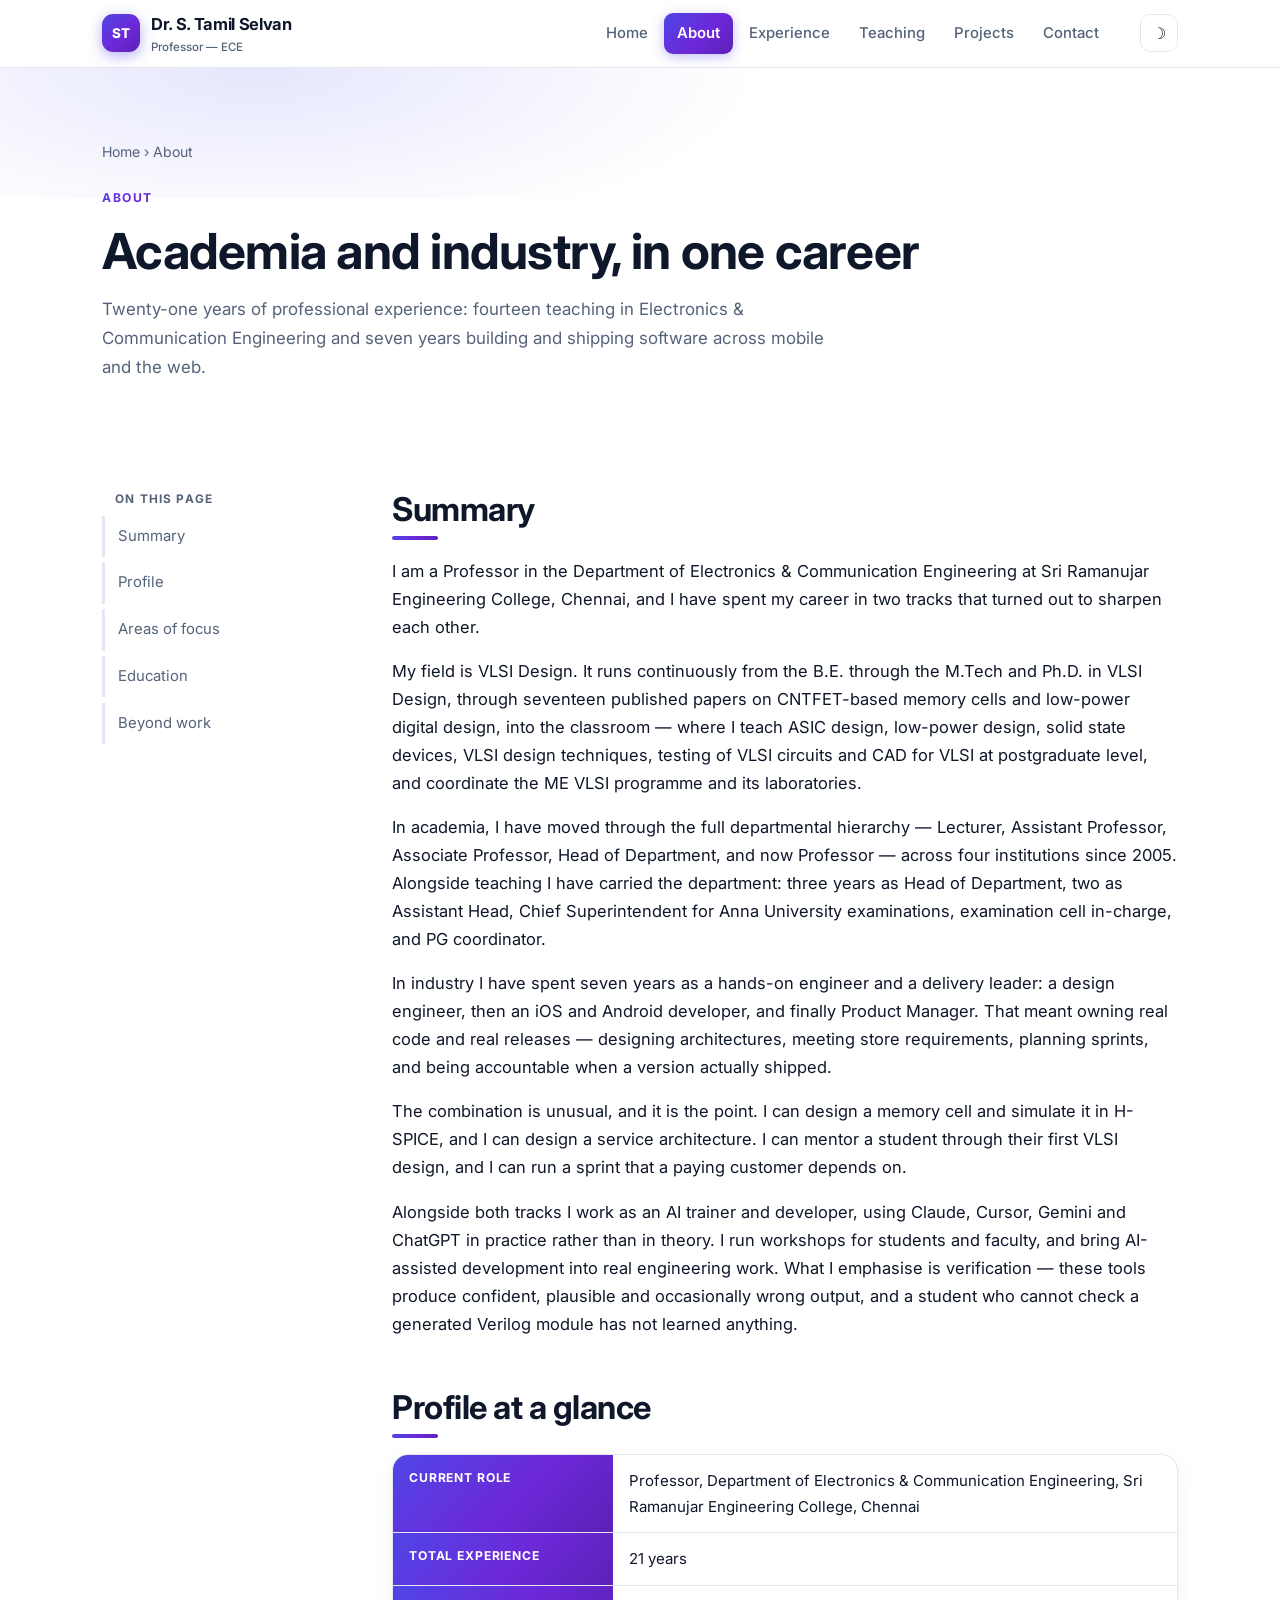
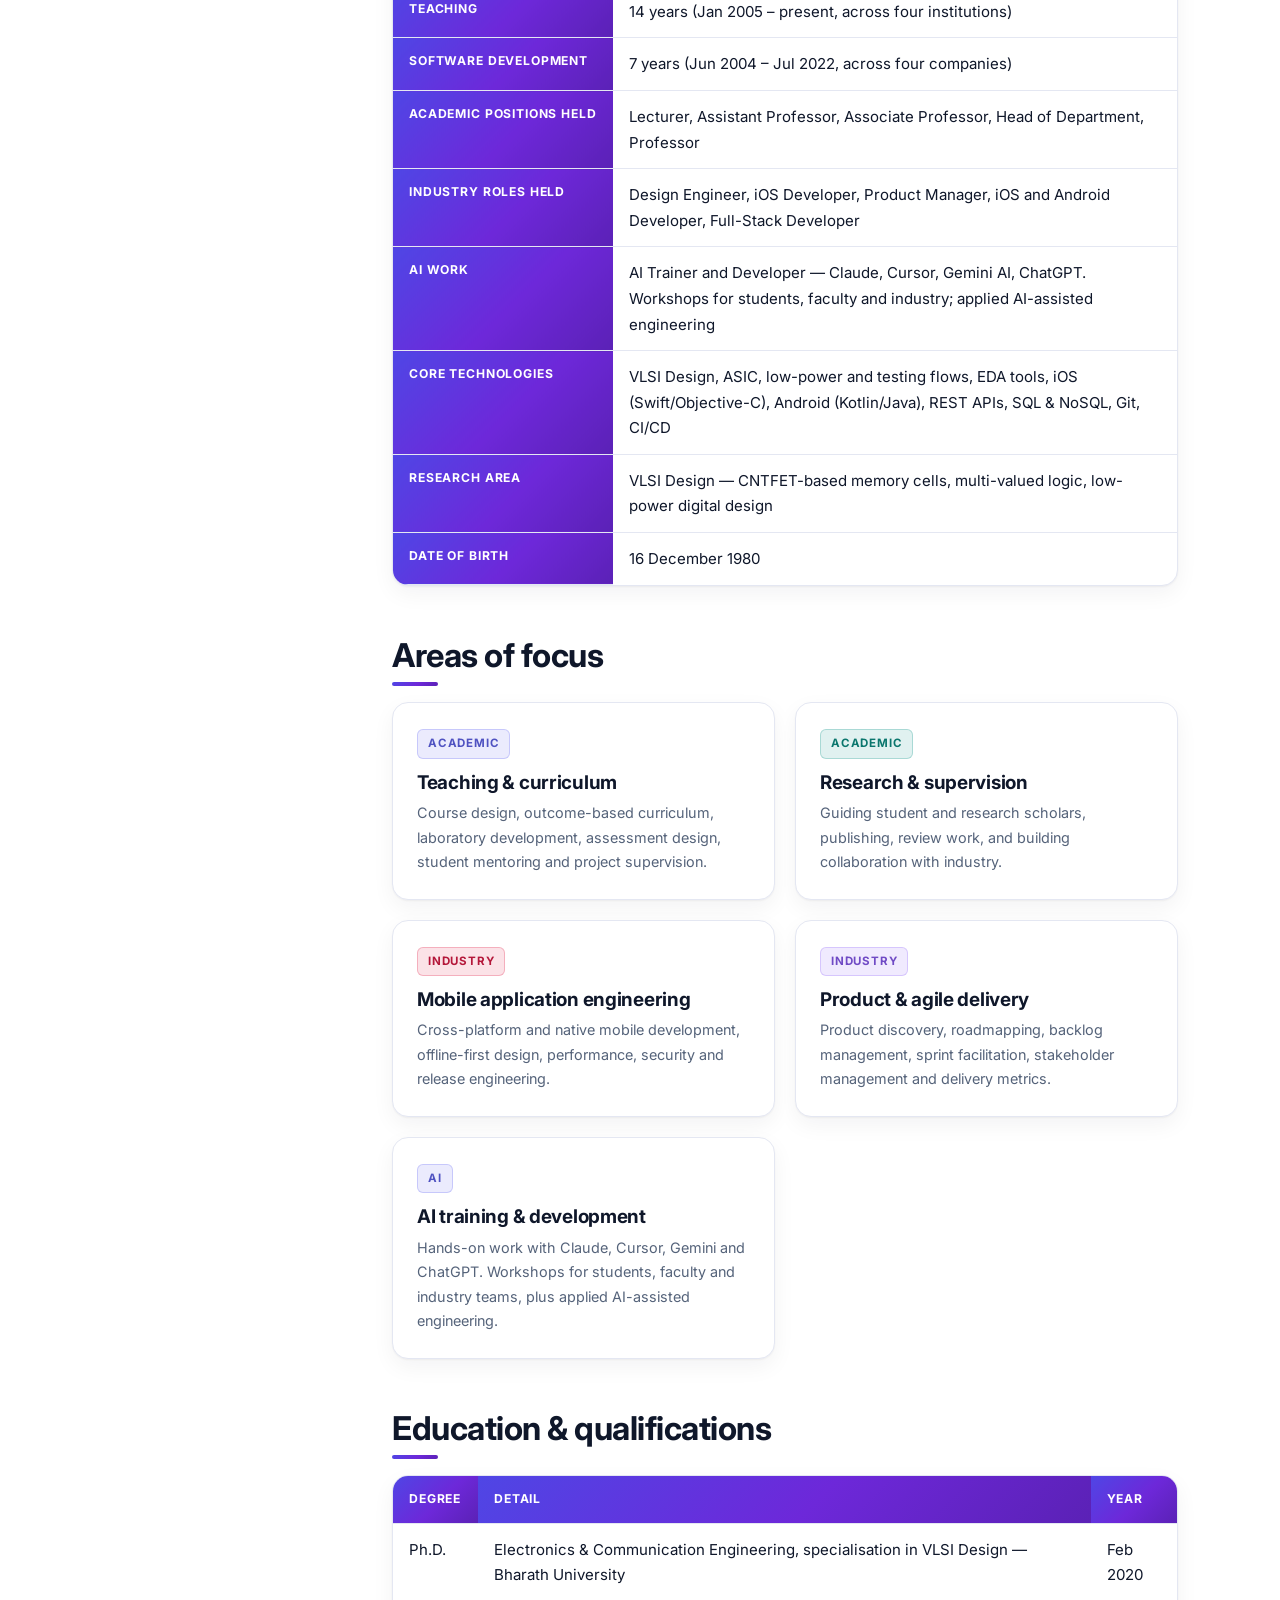
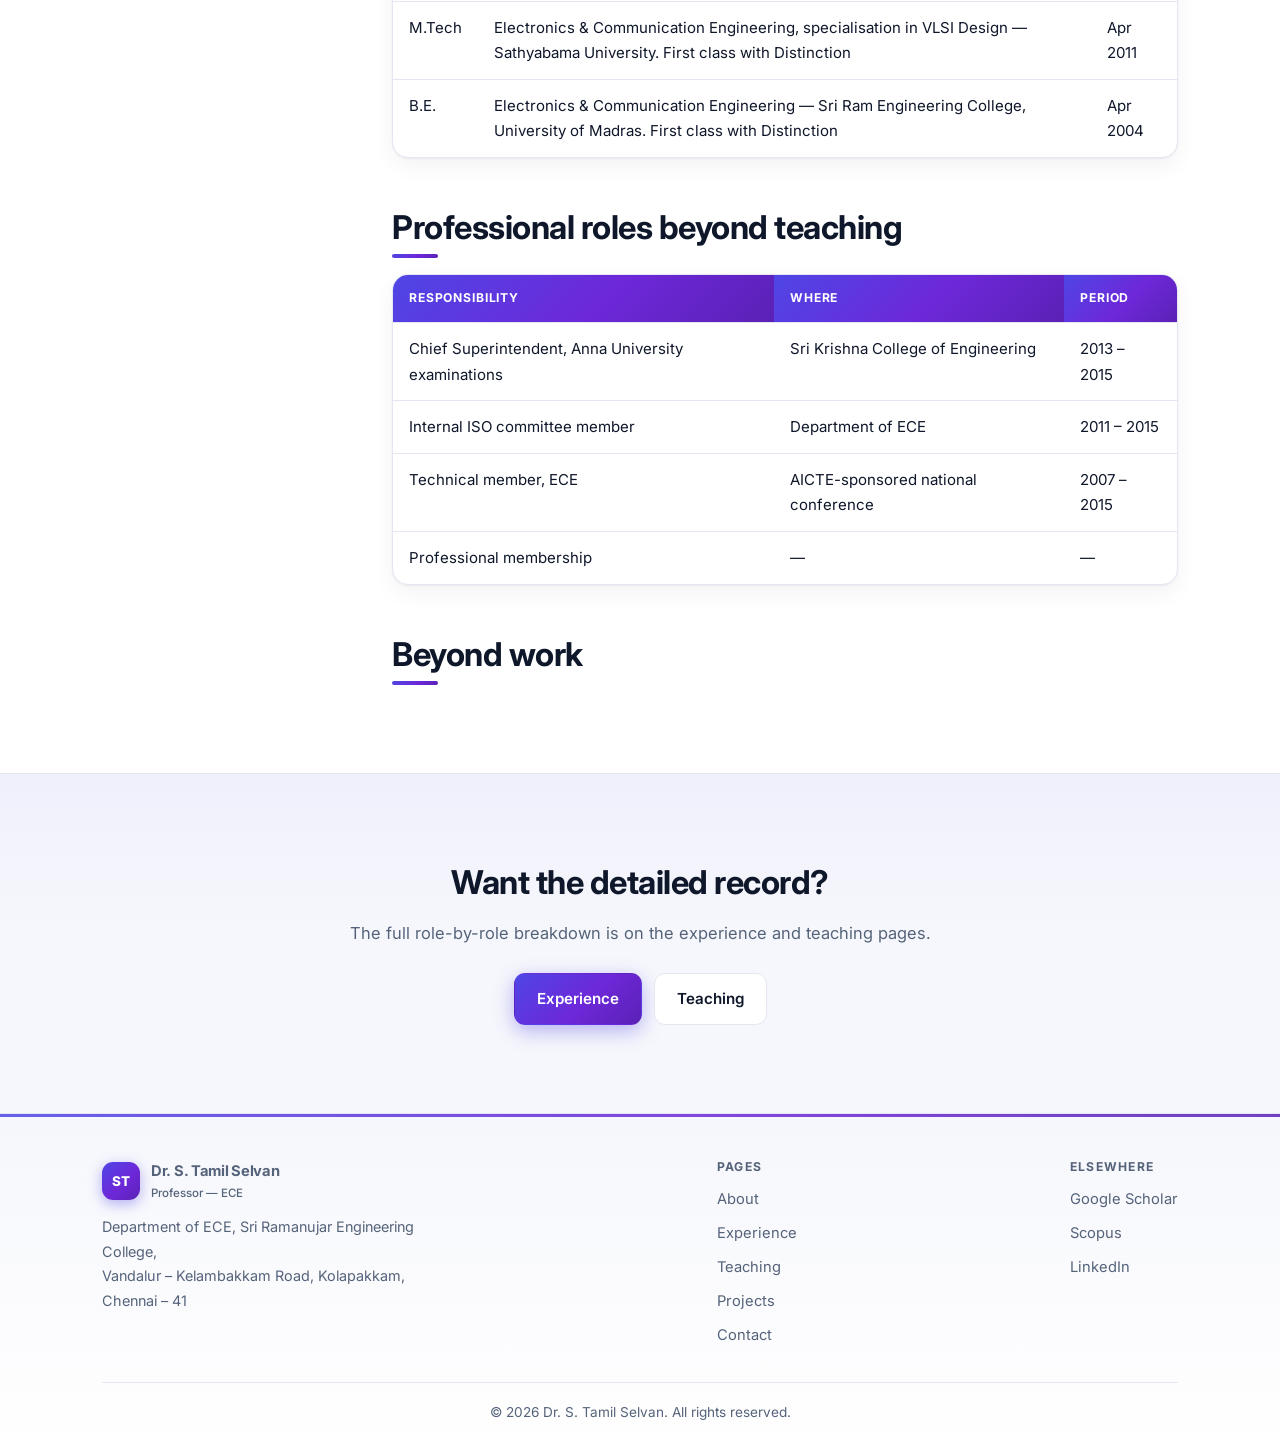
==== about.html @ 5f34ea8f "first commit" ====
<!DOCTYPE html>
<html lang="en" data-theme="light">
<head>
<meta charset="utf-8">
<meta name="viewport" content="width=device-width, initial-scale=1">
<title>About &mdash; Dr. S. Tamil Selvan</title>
<meta name="description" content="Background, career overview and professional focus of Dr. S. Tamil Selvan, Professor in ECE with 21 years of combined academic and software industry experience.">
<link rel="preconnect" href="https://fonts.googleapis.com">
<link rel="preconnect" href="https://fonts.gstatic.com" crossorigin>
<link href="https://fonts.googleapis.com/css2?family=Inter:wght@400;500;600;700;800&amp;display=swap" rel="stylesheet">
<link rel="stylesheet" href="assets/css/style.css">
<link rel="icon" href="data:image/svg+xml,<svg xmlns='http://www.w3.org/2000/svg' viewBox='0 0 100 100'><rect width='100' height='100' rx='22' fill='%234f46e5'/><text x='50' y='68' font-size='52' font-family='sans-serif' font-weight='bold' fill='white' text-anchor='middle'>ST</text></svg>">
</head>
<body>
<a class="skip" href="#main">Skip to content</a>

<header class="site-header">
  <div class="wrap">
    <a class="brand" href="index.html">
      <span class="mark">ST</span>
      <span>Dr. S. Tamil Selvan<span class="sub">Professor &mdash; ECE</span></span>
    </a>
    <button class="icon-btn menu-btn" data-menu-toggle aria-expanded="false" aria-controls="primary-nav" aria-label="Open menu">&#9776;</button>
    <nav class="nav" id="primary-nav" aria-label="Primary">
      <a href="index.html">Home</a>
      <a href="about.html" aria-current="page">About</a>
      <a href="experience.html">Experience</a>
      <a href="teaching.html">Teaching</a>
      <a href="projects.html">Projects</a>
      <a href="contact.html">Contact</a>
    </nav>
    <div class="nav-tools">
      <button class="icon-btn" data-theme-toggle aria-label="Switch theme">&#9789;</button>
    </div>
  </div>
</header>

<main id="main">

  <section class="page-head">
    <div class="wrap">
      <p class="crumbs"><a href="index.html">Home</a> &rsaquo; About</p>
      <span class="kicker">About</span>
      <h1>Academia and industry, in one career</h1>
      <p class="lede">
        Twenty-one years of professional experience: fourteen teaching in Electronics &amp; Communication
          Engineering and seven years building and shipping software across mobile and the web.
      </p>
    </div>
  </section>

  <section class="section">
    <div class="wrap split">
      <aside class="side-nav">
        <ul>
          <li class="grp">On this page</li>
          <li><a href="#summary">Summary</a></li>
          <li><a href="#profile">Profile</a></li>
          <li><a href="#focus">Areas of focus</a></li>
          <li><a href="#credentials">Education</a></li>
          <li><a href="#beyond">Beyond work</a></li>
        </ul>
      </aside>

      <div class="prose">
        <h2 id="summary">Summary</h2>
        <p>
          I am a Professor in the Department of Electronics &amp; Communication Engineering at Sri
          Ramanujar Engineering College, Chennai, and I have spent my career in two tracks that
          turned out to sharpen each other.
        </p>
        <p>
          My field is VLSI Design. It runs continuously from the B.E. through the M.Tech and Ph.D.
          in VLSI Design, through seventeen published papers on CNTFET-based memory cells and
          low-power digital design, into the classroom &mdash; where I teach ASIC design, low-power
          design, solid state devices, VLSI design techniques, testing of VLSI circuits and CAD for
          VLSI at postgraduate level, and coordinate the ME VLSI programme and its laboratories.
        </p>
        <p>
          In academia, I have moved through the full departmental hierarchy &mdash; Lecturer,
          Assistant Professor, Associate Professor, Head of Department, and now Professor &mdash;
          across four institutions since 2005. Alongside teaching I have carried the department:
          three years as Head of Department, two as Assistant Head, Chief Superintendent for Anna
          University examinations, examination cell in-charge, and PG coordinator.
        </p>
        <p>
          In industry I have spent seven years as a hands-on engineer and a delivery leader: a
          design engineer, then an iOS and Android developer, and finally Product Manager. That meant
          owning real code and real releases &mdash; designing architectures, meeting store
          requirements, planning sprints, and being accountable when a version actually shipped.
        </p>
        <p>
          The combination is unusual, and it is the point. I can design a memory cell and simulate it
          in H-SPICE, and I can design a service architecture. I can mentor a student through their
          first VLSI design, and I can run a sprint that a paying customer depends on.
        </p>
        <p>
          Alongside both tracks I work as an AI trainer and developer, using Claude, Cursor, Gemini
          and ChatGPT in practice rather than in theory. I run workshops for students and faculty,
          and bring AI-assisted development into real engineering work. What I emphasise is
          verification &mdash; these tools produce confident, plausible and occasionally wrong output,
          and a student who cannot check a generated Verilog module has not learned anything.
        </p>

        <h2 id="profile">Profile at a glance</h2>
        <div class="table-wrap">
          <table>
            <tbody>
              <tr><th>Current role</th><td>Professor, Department of Electronics &amp; Communication Engineering, Sri Ramanujar Engineering College, Chennai</td></tr>
              <tr><th>Total experience</th><td>21 years</td></tr>
              <tr><th>Teaching</th><td>14 years (Jan 2005 &ndash; present, across four institutions)</td></tr>
              <tr><th>Software development</th><td>7 years (Jun 2004 &ndash; Jul 2022, across four companies)</td></tr>
              <tr><th>Academic positions held</th><td>Lecturer, Assistant Professor, Associate Professor, Head of Department, Professor</td></tr>
              <tr><th>Industry roles held</th><td>Design Engineer, iOS Developer, Product Manager, iOS and Android Developer, Full-Stack Developer</td></tr>
              <tr><th>AI work</th><td>AI Trainer and Developer &mdash; Claude, Cursor, Gemini AI, ChatGPT. Workshops for students, faculty and industry; applied AI-assisted engineering</td></tr>
              <tr><th>Core technologies</th><td>VLSI Design, ASIC, low-power and testing flows, EDA tools, iOS (Swift/Objective-C), Android (Kotlin/Java), REST APIs, SQL &amp; NoSQL, Git, CI/CD</td></tr>
              <tr><th>Research area</th><td>VLSI Design &mdash; CNTFET-based memory cells, multi-valued logic, low-power digital design</td></tr>
              <tr><th>Date of birth</th><td>16 December 1980</td></tr>
            </tbody>
          </table>
        </div>

        <h2 id="focus">Areas of focus</h2>
        <div class="grid g2" style="margin-bottom:1.5rem">
          <div class="card">
            <span class="tag">Academic</span>
            <h3>Teaching &amp; curriculum</h3>
            <p class="muted small">Course design, outcome-based curriculum, laboratory development, assessment design, student mentoring and project supervision.</p>
          </div>
          <div class="card">
            <span class="tag">Academic</span>
            <h3>Research &amp; supervision</h3>
            <p class="muted small">Guiding student and research scholars, publishing, review work, and building collaboration with industry.</p>
          </div>
          <div class="card">
            <span class="tag">Industry</span>
            <h3>Mobile application engineering</h3>
            <p class="muted small">Cross-platform and native mobile development, offline-first design, performance, security and release engineering.</p>
          </div>
          <div class="card">
            <span class="tag">Industry</span>
            <h3>Product &amp; agile delivery</h3>
            <p class="muted small">Product discovery, roadmapping, backlog management, sprint facilitation, stakeholder management and delivery metrics.</p>
          </div>
          <div class="card">
            <span class="tag">AI</span>
            <h3>AI training &amp; development</h3>
            <p class="muted small">Hands-on work with Claude, Cursor, Gemini and ChatGPT. Workshops for students, faculty and industry teams, plus applied AI-assisted engineering.</p>
          </div>
        </div>

        <h2 id="credentials">Education &amp; qualifications</h2>
        <div class="table-wrap">
          <table>
            <thead><tr><th>Degree</th><th>Detail</th><th>Year</th></tr></thead>
            <tbody>
              <tr><td>Ph.D.</td><td>Electronics &amp; Communication Engineering, specialisation in VLSI Design &mdash; Bharath University</td><td>Feb 2020</td></tr>
              <tr><td>M.Tech</td><td>Electronics &amp; Communication Engineering, specialisation in VLSI Design &mdash; Sathyabama University. First class with Distinction</td><td>Apr 2011</td></tr>
              <tr><td>B.E.</td><td>Electronics &amp; Communication Engineering &mdash; Sri Ram Engineering College, University of Madras. First class with Distinction</td><td>Apr 2004</td></tr>
            </tbody>
          </table>
        </div>

        <h2>Professional roles beyond teaching</h2>
        <div class="table-wrap">
          <table>
            <thead><tr><th>Responsibility</th><th>Where</th><th>Period</th></tr></thead>
            <tbody>
              <tr><td>Chief Superintendent, Anna University examinations</td><td>Sri Krishna College of Engineering</td><td>2013 &ndash; 2015</td></tr>
              <tr><td>Internal ISO committee member</td><td>Department of ECE</td><td>2011 &ndash; 2015</td></tr>
              <tr><td>Technical member, ECE</td><td>AICTE-sponsored national conference</td><td>2007 &ndash; 2015</td></tr>
              <tr><td>Professional membership</td><td>&mdash;</td><td>&mdash;</td></tr>
            </tbody>
          </table>
        </div>

        <h2 id="beyond">Beyond work</h2>
      </div>
    </div>
  </section>

  <section class="section alt">
    <div class="wrap center">
      <h2>Want the detailed record?</h2>
      <p class="muted">The full role-by-role breakdown is on the experience and teaching pages.</p>
      <div class="btn-row" style="justify-content:center">
        <a class="btn btn-primary" href="experience.html">Experience</a>
        <a class="btn btn-ghost" href="teaching.html">Teaching</a>
      </div>
    </div>
  </section>

</main>

<footer class="site-footer">
  <div class="wrap">
    <div class="footer-grid">
      <div>
        <a class="brand" href="index.html">
          <span class="mark">ST</span>
          <span>Dr. S. Tamil Selvan<span class="sub">Professor &mdash; ECE</span></span>
        </a>
        <p class="small muted" style="margin-top:12px;max-width:38ch">
          Department of ECE, Sri Ramanujar Engineering College,<br>Vandalur &ndash; Kelambakkam Road, Kolapakkam, Chennai &ndash; 41
        </p>
      </div>
      <div>
        <h3>Pages</h3>
        <ul>
          <li><a href="about.html">About</a></li>
          <li><a href="experience.html">Experience</a></li>
          <li><a href="teaching.html">Teaching</a></li>
          <li><a href="projects.html">Projects</a></li>
          <li><a href="contact.html">Contact</a></li>
        </ul>
      </div>
      <div>
        <h3>Elsewhere</h3>
        <ul>
          <li><a href="https://scholar.google.com/citations?hl=en&amp;user=R4JddYAAAAAJ" target="_blank" rel="noopener noreferrer">Google Scholar</a></li>
          <li><a href="https://www.scopus.com/authid/detail.uri?authorId=57210962589" target="_blank" rel="noopener noreferrer">Scopus</a></li>
          <li><a href="https://www.linkedin.com/feed/" target="_blank" rel="noopener noreferrer">LinkedIn</a></li>

        </ul>
      </div>
    </div>
    <div class="footer-bottom">
      <span>&copy; <span data-year></span> Dr. S. Tamil Selvan. All rights reserved.</span>
    </div>
  </div>
</footer>

<script src="assets/js/main.js"></script>
</body>
</html>
---- assets/css/style.css ----
/* ============================================================
   Dr. S. Tamil Selvan — portfolio
   Design system: 4-hue rotating accent palette + soft tints
   ============================================================ */

:root {
  /* surfaces */
  --bg: #ffffff;
  --bg-alt: #f6f7fc;
  --surface: #ffffff;
  --surface-2: #fbfbfe;

  /* text */
  --text: #0f172a;
  --text-muted: #55637a;

  /* brand */
  --primary: #4f46e5;
  --primary-soft: #eef2ff;

  /* rotating accents (indigo / teal / rose / violet) */
  --a1: #6366f1;
  --a2: #0d9488;
  --a3: #e11d48;
  --a4: #8b5cf6;
  /* every stop is dark enough for white text to clear 4.5:1 */
  --brand-grad: linear-gradient(135deg, #4f46e5, #6d28d9 55%, #5b21b6);
  --cta-grad: linear-gradient(135deg, #4338ca, #6d28d9 55%, #5b21b6);
  /* small text on tinted backgrounds needs a darker ink than the pure hue */
  --ink-mix: #000;
  --ink-amt: 80%;

  --border: #e4e7f2;
  --shadow: 0 1px 2px rgba(15, 23, 42, .05), 0 8px 22px rgba(15, 23, 42, .05);
  --shadow-lg: 0 14px 44px rgba(15, 23, 42, .13);

  --radius: 16px;
  --radius-sm: 10px;
  --maxw: 1120px;
  --header-h: 68px;
  --font: "Inter", ui-sans-serif, system-ui, -apple-system, "Segoe UI", Roboto, Helvetica, Arial, sans-serif;
  --mono: ui-monospace, SFMono-Regular, "SF Mono", Menlo, Consolas, monospace;
}

[data-theme="dark"] {
  --bg: #080d1a;
  --bg-alt: #0e1526;
  --surface: #121b30;
  --surface-2: #172138;
  --text: #eaf0fb;
  --text-muted: #9fadc6;
  --primary: #a5b4fc;
  --primary-soft: #1e2a4d;
  --a1: #818cf8;
  --a2: #2dd4bf;
  --a3: #fb7185;
  --a4: #c084fc;
  --ink-mix: #fff;
  --ink-amt: 0%;
  --border: #22304d;
  --shadow: 0 1px 2px rgba(0, 0, 0, .35), 0 8px 22px rgba(0, 0, 0, .38);
  --shadow-lg: 0 16px 48px rgba(0, 0, 0, .58);
}

*, *::before, *::after { box-sizing: border-box; }

html { scroll-behavior: smooth; scroll-padding-top: calc(var(--header-h) + 16px); }

body {
  margin: 0;
  background: var(--bg);
  color: var(--text);
  font-family: var(--font);
  font-size: 16.5px;
  line-height: 1.7;
  -webkit-font-smoothing: antialiased;
  text-rendering: optimizeLegibility;
}

::selection { background: color-mix(in srgb, var(--primary) 24%, transparent); }

img { max-width: 100%; display: block; }
a { color: var(--primary); text-decoration: none; text-underline-offset: 3px; }
a:hover { text-decoration: underline; }

h1, h2, h3, h4 { line-height: 1.25; margin: 0 0 .5em; font-weight: 700; letter-spacing: -.015em; }
h1 { font-size: clamp(2rem, 5vw, 3.1rem); }
h2 { font-size: clamp(1.5rem, 3.2vw, 2.05rem); }
h3 { font-size: 1.18rem; }
p { margin: 0 0 1rem; }
ul { margin: 0 0 1rem; padding-left: 1.15rem; }
li { margin-bottom: .35rem; }

.wrap { width: 100%; max-width: var(--maxw); margin: 0 auto; padding: 0 22px; }
.skip { position: absolute; left: -9999px; }
.skip:focus { left: 12px; top: 10px; z-index: 200; background: var(--primary); color: #fff; padding: 10px 16px; border-radius: 8px; }

.muted { color: var(--text-muted); }
.small { font-size: .9rem; }
.center { text-align: center; }

/* ---------- rotating accent assignment ---------- */
.card, .stat { --h: var(--a1); }
.grid > *, .stats > * { --h: var(--a1); }
.grid > :nth-child(4n+2), .stats > :nth-child(4n+2) { --h: var(--a2); }
.grid > :nth-child(4n+3), .stats > :nth-child(4n+3) { --h: var(--a3); }
.grid > :nth-child(4n+4), .stats > :nth-child(4n+4) { --h: var(--a4); }

/* text-safe version of the rotating hue (AA on tinted backgrounds) */
.ink { color: color-mix(in srgb, var(--h) var(--ink-amt), var(--ink-mix)); }

/* gradient text, only where the browser can actually clip it */
@supports ((-webkit-background-clip: text) or (background-clip: text)) {
  .hero h1 .name, .stat .n, .kicker {
    background-image: var(--grad, var(--brand-grad));
    -webkit-background-clip: text; background-clip: text;
    -webkit-text-fill-color: transparent; color: transparent;
  }
  .hero h1 .name { --grad: var(--brand-grad); }
  .stat .n { --grad: linear-gradient(135deg, var(--h), color-mix(in srgb, var(--h) 45%, var(--text))); }
}

/* ============================================================
   header
   ============================================================ */
.site-header {
  position: sticky; top: 0; z-index: 90;
  height: var(--header-h);
  display: flex; align-items: center;
  background: color-mix(in srgb, var(--bg) 82%, transparent);
  backdrop-filter: saturate(180%) blur(16px);
  border-bottom: 1px solid var(--border);
}
.site-header .wrap { display: flex; align-items: center; gap: 18px; }

.brand { display: flex; align-items: center; gap: 11px; font-weight: 700; color: var(--text); letter-spacing: -.02em; }
.brand:hover { text-decoration: none; }
.brand .mark {
  width: 38px; height: 38px; border-radius: 11px; flex: none;
  display: grid; place-items: center;
  background: var(--brand-grad);
  color: #fff; font-size: .84rem; font-weight: 800; letter-spacing: .02em;
  box-shadow: 0 4px 14px color-mix(in srgb, var(--primary) 42%, transparent);
}
.brand .sub { display: block; font-size: .72rem; font-weight: 500; color: var(--text-muted); letter-spacing: 0; }

.nav { margin-left: auto; display: flex; align-items: center; gap: 3px; }
.nav a {
  padding: 8px 13px; border-radius: 9px; font-size: .93rem; font-weight: 500;
  color: var(--text-muted); transition: background .16s ease, color .16s ease;
}
.nav a:hover { background: var(--primary-soft); color: var(--primary); text-decoration: none; }
.nav a[aria-current="page"] {
  color: #fff; background: var(--brand-grad); font-weight: 600;
  box-shadow: 0 3px 12px color-mix(in srgb, var(--primary) 34%, transparent);
}

.icon-btn {
  width: 38px; height: 38px; flex: none; display: grid; place-items: center;
  border: 1px solid var(--border); border-radius: 10px; cursor: pointer;
  background: var(--surface); color: var(--text); font-size: 1rem;
  transition: border-color .16s ease, color .16s ease, background .16s ease;
}
.icon-btn:hover { border-color: var(--primary); color: var(--primary); background: var(--primary-soft); }
.nav-tools { display: flex; align-items: center; gap: 8px; margin-left: 10px; }

.menu-btn { display: none; }

@media (max-width: 900px) {
  .menu-btn { display: grid; }
  .nav {
    position: fixed; inset: var(--header-h) 0 auto 0;
    flex-direction: column; align-items: stretch; gap: 3px;
    background: var(--bg); border-bottom: 1px solid var(--border);
    padding: 12px 22px 20px; box-shadow: var(--shadow-lg);
    display: none;
  }
  .nav.open { display: flex; }
  .nav a { padding: 12px 14px; font-size: 1rem; }
  .nav a[aria-current="page"] { color: #fff; }
}

/* ============================================================
   hero
   ============================================================ */
.hero {
  position: relative; overflow: hidden;
  padding: clamp(56px, 9vw, 104px) 0 clamp(48px, 7vw, 84px);
  background: var(--bg);
}
.hero::before, .hero::after {
  content: ""; position: absolute; border-radius: 50%;
  filter: blur(78px); pointer-events: none; z-index: 0;
}
.hero::before {
  width: 620px; height: 620px; top: -250px; left: -160px;
  background: radial-gradient(circle, color-mix(in srgb, var(--a1) 34%, transparent), transparent 68%);
}
.hero::after {
  width: 540px; height: 540px; top: -110px; right: -180px;
  background: radial-gradient(circle, color-mix(in srgb, var(--a4) 30%, transparent), transparent 68%);
}
.hero-grid { position: relative; z-index: 1; display: grid; grid-template-columns: 1.35fr .65fr; gap: 46px; align-items: center; }

.hero h1 { margin-bottom: .18em; }
.hero h1 .name { color: var(--primary); }
.hero .role { font-size: 1.12rem; font-weight: 600; color: var(--text-muted); margin-bottom: 1.1rem; }
.hero .lede { font-size: 1.06rem; color: var(--text-muted); max-width: 58ch; }
.hero .lede + .lede { margin-top: .9rem; }

.eyebrow {
  display: inline-flex; align-items: center; gap: 8px;
  font-size: .78rem; font-weight: 600; letter-spacing: .08em;   text-transform: uppercase;
  color: color-mix(in srgb, var(--a2) var(--ink-amt), var(--ink-mix));
  background: color-mix(in srgb, var(--a2) 12%, var(--surface));
  border: 1px solid color-mix(in srgb, var(--a2) 30%, transparent);
  padding: 6px 14px; border-radius: 999px; margin-bottom: 20px;
}
.eyebrow::before {
  content: ""; width: 8px; height: 8px; border-radius: 50%;
  background: var(--a2);
  box-shadow: 0 0 0 3px color-mix(in srgb, var(--a2) 24%, transparent);
  animation: pulse 2.4s ease-in-out infinite;
}
@keyframes pulse {
  0%, 100% { box-shadow: 0 0 0 3px color-mix(in srgb, var(--a2) 24%, transparent); }
  50% { box-shadow: 0 0 0 6px color-mix(in srgb, var(--a2) 6%, transparent); }
}

.btn-row { display: flex; flex-wrap: wrap; gap: 12px; margin-top: 26px; }
.btn {
  display: inline-flex; align-items: center; gap: 8px;
  padding: 12px 22px; border-radius: 11px; font-weight: 600; font-size: .95rem;
  border: 1px solid transparent; cursor: pointer;
  transition: transform .16s ease, box-shadow .16s ease, filter .16s ease;
}
.btn:hover { text-decoration: none; transform: translateY(-2px); }
.btn-primary {
  background: var(--brand-grad); color: #fff;
  box-shadow: 0 6px 20px color-mix(in srgb, var(--primary) 40%, transparent);
}
.btn-primary:hover { filter: brightness(1.07); box-shadow: 0 10px 28px color-mix(in srgb, var(--primary) 48%, transparent); }
.btn-ghost { border-color: var(--border); color: var(--text); background: var(--surface); }
.btn-ghost:hover { border-color: var(--primary); color: var(--primary); background: var(--primary-soft); }

.card-link {
  display: inline-flex; align-items: center; gap: 6px; margin-top: 14px;
  font-size: .85rem; font-weight: 600; color: var(--primary);
  padding-bottom: 2px;
  border-bottom: 1px solid color-mix(in srgb, var(--primary) 32%, transparent);
  transition: gap .18s ease, border-color .18s ease;
}
.card-link::after { content: "\2192"; line-height: 1; }
.card-link:hover { gap: 11px; border-color: var(--primary); }
.card-link:focus-visible { outline: 2px solid var(--primary); outline-offset: 3px; border-radius: 3px; }

.contact-hero {
  display: flex; flex-wrap: wrap; align-items: center; gap: 14px;
  margin-top: 24px; padding: 16px 20px;
  border: 1px solid var(--border); border-radius: 16px;
  background: var(--surface); box-shadow: var(--shadow);
}
.contact-hero-mail {
  font-size: clamp(1.05rem, 2.4vw, 1.35rem); font-weight: 700;
  color: var(--primary); letter-spacing: -.01em; overflow-wrap: anywhere;
}
.contact-hero-mail:hover { text-decoration: underline; }
.contact-hero-mail:focus-visible { outline: 2px solid var(--primary); outline-offset: 3px; border-radius: 4px; }
.contact-hero .btn { padding: 9px 16px; font-size: .85rem; }

.portrait {
  aspect-ratio: 3 / 4; border-radius: 24px; overflow: hidden;
  border: 1px solid var(--border); background: var(--bg-alt);
  box-shadow: var(--shadow-lg);
  display: grid; place-items: center; text-align: center;
  position: relative;
}
.portrait::after {
  content: ""; position: absolute; inset: 0; pointer-events: none;
  border-radius: inherit;
  background: linear-gradient(200deg, color-mix(in srgb, var(--a4) 16%, transparent), transparent 45%);
}
.portrait img { width: 100%; height: 100%; object-fit: cover; }
.portrait .ph { padding: 24px; color: var(--text-muted); font-size: .9rem; }
.portrait .ph .big { font-size: 2.6rem; line-height: 1; margin-bottom: 10px; }

@media (max-width: 880px) {
  .hero-grid { grid-template-columns: 1fr; }
  .portrait { max-width: 260px; order: -1; }
}

/* ============================================================
   stats
   ============================================================ */
.stats { display: grid; grid-template-columns: repeat(4, 1fr); gap: 16px; margin-top: 44px; }
.stat {
  position: relative; overflow: hidden;
  background: var(--surface); border: 1px solid var(--border); border-radius: var(--radius);
  padding: 22px 18px; text-align: center; box-shadow: var(--shadow);
  transition: transform .18s ease, box-shadow .18s ease;
}
.stat::before {
  content: ""; position: absolute; top: 0; left: 0; right: 0; height: 4px;
  background: linear-gradient(90deg, var(--h), color-mix(in srgb, var(--h) 35%, transparent));
}
.stat:hover { transform: translateY(-3px); box-shadow: var(--shadow-lg); }
.stat .n { font-size: 2.1rem; font-weight: 800; letter-spacing: -.03em; line-height: 1.1; color: var(--h); }
.stat .l { font-size: .84rem; color: var(--text-muted); margin-top: 4px; }
@media (max-width: 720px) { .stats { grid-template-columns: repeat(2, 1fr); } }

/* ============================================================
   sections
   ============================================================ */
.section { padding: clamp(52px, 7vw, 88px) 0; position: relative; }
.section.alt {
  background:
    linear-gradient(180deg, color-mix(in srgb, var(--a1) 5%, var(--bg-alt)), var(--bg-alt) 45%),
    var(--bg-alt);
  border-block: 1px solid var(--border);
}
.section-head { max-width: 66ch; margin-bottom: 40px; }
.section-head p { color: var(--text-muted); margin: 0; }
.kicker {
  display: inline-block; font-size: .76rem; font-weight: 700; letter-spacing: .13em;
  text-transform: uppercase; margin-bottom: 12px; color: var(--primary);
}

.page-head { padding: clamp(44px, 6vw, 72px) 0 clamp(8px, 2vw, 20px); position: relative; }
.page-head::before {
  content: ""; position: absolute; top: 0; left: 0; right: 0; height: 130px; z-index: -1;
  background: radial-gradient(700px 240px at 20% 0%, color-mix(in srgb, var(--a1) 16%, transparent), transparent 72%);
}
.page-head h1 { margin-bottom: .25em; }
.page-head .lede { color: var(--text-muted); font-size: 1.06rem; max-width: 66ch; margin: 0; }
.crumbs { font-size: .88rem; color: var(--text-muted); margin-bottom: 18px; }
.crumbs a { color: var(--text-muted); }
.crumbs a:hover { color: var(--primary); }

/* ============================================================
   grids & cards
   ============================================================ */
.grid { display: grid; gap: 20px; }
.g2 { grid-template-columns: repeat(2, 1fr); }
.g3 { grid-template-columns: repeat(3, 1fr); }
.g4 { grid-template-columns: repeat(4, 1fr); }
@media (max-width: 980px) { .g3, .g4 { grid-template-columns: repeat(2, 1fr); } }
@media (max-width: 700px) { .g2, .g3, .g4 { grid-template-columns: 1fr; } }

.card {
  position: relative; overflow: hidden;
  background: var(--surface); border: 1px solid var(--border);
  border-radius: var(--radius); padding: 24px; box-shadow: var(--shadow);
  transition: transform .2s ease, box-shadow .2s ease, border-color .2s ease;
}
.card::before {
  content: ""; position: absolute; top: 0; left: 0; right: 0; height: 4px;
  background: linear-gradient(90deg, var(--h, var(--a1)), color-mix(in srgb, var(--h, var(--a1)) 20%, transparent));
  opacity: 0; transition: opacity .2s ease;
}
.card.hover:hover {
  transform: translateY(-4px);
  border-color: color-mix(in srgb, var(--h, var(--a1)) 45%, var(--border));
  box-shadow: 0 16px 40px color-mix(in srgb, var(--h, var(--a1)) 20%, transparent);
}
.card.hover:hover::before { opacity: 1; }
.card h3 { margin-bottom: .35em; }
.card p:last-child, .card ul:last-child { margin-bottom: 0; }
.card .tag {
  display: inline-block; font-size: .72rem; font-weight: 700; letter-spacing: .07em;
  text-transform: uppercase; margin-bottom: 12px; padding: 4px 10px; border-radius: 6px;
  color: color-mix(in srgb, var(--h, var(--a1)) var(--ink-amt), var(--ink-mix));
  background: color-mix(in srgb, var(--h, var(--a1)) 13%, var(--surface));
  border: 1px solid color-mix(in srgb, var(--h, var(--a1)) 26%, transparent);
}
.card-icon {
  width: 46px; height: 46px; border-radius: 13px; display: grid; place-items: center;
  font-size: 1.3rem; margin-bottom: 14px;
  color: color-mix(in srgb, var(--h, var(--a1)) var(--ink-amt), var(--ink-mix));
  background: linear-gradient(140deg, color-mix(in srgb, var(--h, var(--a1)) 18%, var(--surface)), color-mix(in srgb, var(--h, var(--a1)) 7%, var(--surface)));
  border: 1px solid color-mix(in srgb, var(--h, var(--a1)) 24%, transparent);
}

/* ============================================================
   timeline
   ============================================================ */
.timeline { position: relative; padding-left: 36px; }
.timeline::before {
  content: ""; position: absolute; left: 9px; top: 6px; bottom: 6px; width: 3px;
  border-radius: 3px;
  background: linear-gradient(180deg, var(--a1), var(--a2) 32%, var(--a3) 62%, var(--a4));
  opacity: .55;
}
.tl-item { position: relative; margin-bottom: 18px; }
.tl-item::before {
  content: ""; position: absolute; left: -32px; top: 24px; z-index: 1;
  width: 15px; height: 15px; border-radius: 50%;
  background: var(--surface); border: 3px solid var(--a1);
  box-shadow: 0 0 0 4px color-mix(in srgb, var(--a1) 18%, transparent);
}
.tl-item.current::before {
  border-color: var(--a2); background: var(--a2);
  box-shadow: 0 0 0 5px color-mix(in srgb, var(--a2) 22%, transparent);
}
.tl-item .card { margin-bottom: 0; }
.tl-top { display: flex; flex-wrap: wrap; align-items: baseline; gap: 10px; margin-bottom: 4px; }
.tl-top h3 { margin: 0; }
.tl-when {
  font-size: .82rem; font-weight: 700; font-family: var(--mono);
  padding: 3px 10px; border-radius: 999px;
  color: color-mix(in srgb, var(--a1) var(--ink-amt), var(--ink-mix));
  background: color-mix(in srgb, var(--a1) 12%, var(--surface));
  border: 1px solid color-mix(in srgb, var(--a1) 26%, transparent);
}
.tl-item.current .tl-when {
  color: color-mix(in srgb, var(--a2) var(--ink-amt), var(--ink-mix));
  background: color-mix(in srgb, var(--a2) 14%, var(--surface));
  border-color: color-mix(in srgb, var(--a2) 32%, transparent);
}
.tl-org { font-weight: 600; color: var(--text-muted); margin-bottom: .6em; font-size: .95rem; }

/* ============================================================
   chips
   ============================================================ */
.chips { display: flex; flex-wrap: wrap; gap: 9px; }
.chip {
  font-size: .86rem; font-weight: 500; padding: 7px 13px; border-radius: 999px;
  border: 1px solid var(--border); background: var(--surface); color: var(--text);
  transition: border-color .16s ease, color .16s ease, transform .16s ease;
}
.chip:hover { border-color: var(--h, var(--a1)); color: var(--h, var(--a1)); transform: translateY(-1px); }
.chip.p {
  font-weight: 700; color: #fff; border-color: transparent;
  background: var(--brand-grad);
  box-shadow: 0 3px 10px color-mix(in srgb, var(--primary) 30%, transparent);
}

/* ============================================================
   tables
   ============================================================ */
.table-wrap {
  overflow-x: auto; border: 1px solid var(--border);
  border-radius: var(--radius); background: var(--surface); box-shadow: var(--shadow);
}
table { width: 100%; border-collapse: collapse; font-size: .94rem; }
th, td { text-align: left; padding: 13px 16px; border-bottom: 1px solid var(--border); vertical-align: top; }
th {
  font-size: .76rem; letter-spacing: .07em; text-transform: uppercase; color: #fff; white-space: nowrap;
  background: var(--brand-grad);
}
tbody tr { transition: background .14s ease; }
tbody tr:hover { background: color-mix(in srgb, var(--a1) 5%, var(--surface)); }
tbody tr:last-child td { border-bottom: 0; }

/* ============================================================
   misc blocks
   ============================================================ */
.note {
  position: relative;
  border-left: 4px solid var(--a4);
  background: linear-gradient(100deg, color-mix(in srgb, var(--a4) 10%, var(--surface)), color-mix(in srgb, var(--a1) 6%, var(--surface)));
  padding: 18px 22px; border-radius: 0 var(--radius-sm) var(--radius-sm) 0; margin: 26px 0;
}
.note p:last-child { margin: 0; }
.note strong { color: color-mix(in srgb, var(--a4) var(--ink-amt), var(--ink-mix)); }

.split { display: grid; grid-template-columns: 250px 1fr; gap: 40px; }
@media (max-width: 860px) { .split { grid-template-columns: 1fr; gap: 10px; } }
.side-nav { position: sticky; top: calc(var(--header-h) + 22px); align-self: start; }
.side-nav ul { list-style: none; padding: 0; margin: 0; }
.side-nav a {
  display: block; padding: 8px 13px; border-left: 3px solid var(--border);
  color: var(--text-muted); font-size: .93rem; border-radius: 0 8px 8px 0;
  transition: border-color .16s ease, color .16s ease, background .16s ease;
}
.side-nav a:hover {
  border-color: var(--a1); color: var(--text); text-decoration: none;
  background: color-mix(in srgb, var(--a1) 7%, transparent);
}
.side-nav .grp {
  font-size: .74rem; font-weight: 700; letter-spacing: .1em; text-transform: uppercase;
  color: var(--text-muted); margin: 16px 0 6px 13px;
}
.side-nav .grp:first-child { margin-top: 0; }

.prose > :last-child { margin-bottom: 0; }
.prose h2 { margin-top: 1.5em; position: relative; padding-bottom: .3em; }
.prose h2::after {
  content: ""; position: absolute; left: 0; bottom: 0; width: 46px; height: 4px; border-radius: 3px;
  background: var(--brand-grad);
}
.prose h2:first-child { margin-top: 0; }

/* ============================================================
   forms
   ============================================================ */
.form-grid { display: grid; gap: 16px; }
.field label { display: block; font-size: .88rem; font-weight: 600; margin-bottom: 6px; }
.field input, .field textarea, .field select {
  width: 100%; padding: 12px 14px; font: inherit; font-size: .95rem;
  color: var(--text); background: var(--surface-2);
  border: 1px solid var(--border); border-radius: var(--radius-sm);
  transition: border-color .16s ease, box-shadow .16s ease, background .16s ease;
}
.field input:focus, .field textarea:focus, .field select:focus {
  outline: none; background: var(--surface); border-color: var(--primary);
  box-shadow: 0 0 0 4px color-mix(in srgb, var(--primary) 16%, transparent);
}
.field textarea { min-height: 140px; resize: vertical; }
.form-note { font-size: .84rem; color: var(--text-muted); margin: 0; }

.contact-list { list-style: none; padding: 0; margin: 0; }
.contact-list li {
  display: flex; gap: 12px; padding: 11px 0;
  border-bottom: 1px dashed var(--border); font-size: .95rem;
}
.contact-list li:last-child { border-bottom: 0; }
.contact-list .k { color: var(--text-muted); min-width: 92px; flex: none; font-weight: 600; font-size: .87rem; }

.social { display: flex; flex-wrap: wrap; gap: 10px; }
.social a {
  display: inline-flex; align-items: center; gap: 8px; padding: 9px 16px;
  border: 1px solid var(--border); border-radius: 999px; font-size: .89rem; font-weight: 600;
  color: var(--text); background: var(--surface);
  transition: border-color .16s ease, color .16s ease, background .16s ease, transform .16s ease;
}
.social a:hover {
  border-color: transparent; color: #fff; text-decoration: none; transform: translateY(-2px);
  background: var(--brand-grad);
  box-shadow: 0 6px 18px color-mix(in srgb, var(--primary) 34%, transparent);
}

/* ============================================================
   cta
   ============================================================ */
.cta {
  position: relative; overflow: hidden;
  background: var(--cta-grad);
  border-radius: 22px; padding: clamp(34px, 5vw, 56px); text-align: center;
  box-shadow: 0 18px 48px color-mix(in srgb, var(--primary) 34%, transparent);
}
.cta::before {
  content: ""; position: absolute; width: 420px; height: 420px; top: -200px; right: -120px;
  border-radius: 50%; background: radial-gradient(circle, rgba(255, 255, 255, .16), transparent 66%);
}
.cta h2 { color: #fff; position: relative; }
.cta p { color: rgba(255, 255, 255, .9); max-width: 56ch; margin: 0 auto 22px; position: relative; }
.cta .btn-row { justify-content: center; position: relative; }
.cta .btn-ghost {
  background: rgba(255, 255, 255, .14); border-color: rgba(255, 255, 255, .42); color: #fff;
  backdrop-filter: blur(4px);
}
.cta .btn-ghost:hover { background: rgba(255, 255, 255, .26); color: #fff; border-color: #fff; }
.cta .btn-primary {
  background: #fff; color: #4338ca;
  box-shadow: 0 8px 24px rgba(0, 0, 0, .18);
}
.cta .btn-primary:hover { filter: brightness(.97); }

/* ============================================================
   footer
   ============================================================ */
.site-footer {
  border-top: 1px solid var(--border);
  background: linear-gradient(180deg, var(--bg-alt), var(--bg));
  padding: 44px 0 30px; margin-top: 0;
  position: relative;
}
.site-footer::before {
  content: ""; position: absolute; top: -1px; left: 0; right: 0; height: 3px;
  background: var(--brand-grad); opacity: .85;
}
.footer-grid { display: flex; flex-wrap: wrap; gap: 26px; justify-content: space-between; align-items: flex-start; }
.site-footer h3 {
  font-size: .76rem; letter-spacing: .1em; text-transform: uppercase;
  color: var(--text-muted); margin-bottom: 10px; font-weight: 700;
}
.site-footer ul { list-style: none; padding: 0; margin: 0; }
.site-footer li { margin-bottom: 6px; }
.site-footer a { color: var(--text-muted); font-size: .92rem; }
.site-footer a:hover { color: var(--primary); }
.footer-bottom {
  border-top: 1px solid var(--border); margin-top: 28px; padding-top: 18px;
  display: flex; flex-wrap: wrap; gap: 10px; justify-content: center; text-align: center;
  font-size: .85rem; color: var(--text-muted);
}

/* ============================================================
   reveal
   ============================================================ */
.reveal { opacity: 0; transform: translateY(16px); transition: opacity .55s ease, transform .55s ease; }
.reveal.in { opacity: 1; transform: none; }

@media (prefers-reduced-motion: reduce) {
  html { scroll-behavior: auto; }
  .reveal { opacity: 1; transform: none; transition: none; }
        .card.hover:hover, .stat:hover, .btn:hover, .chip:hover, .social a:hover { transform: none; }
        .card-link { transition: none; }
  .eyebrow::before { animation: none; }
}
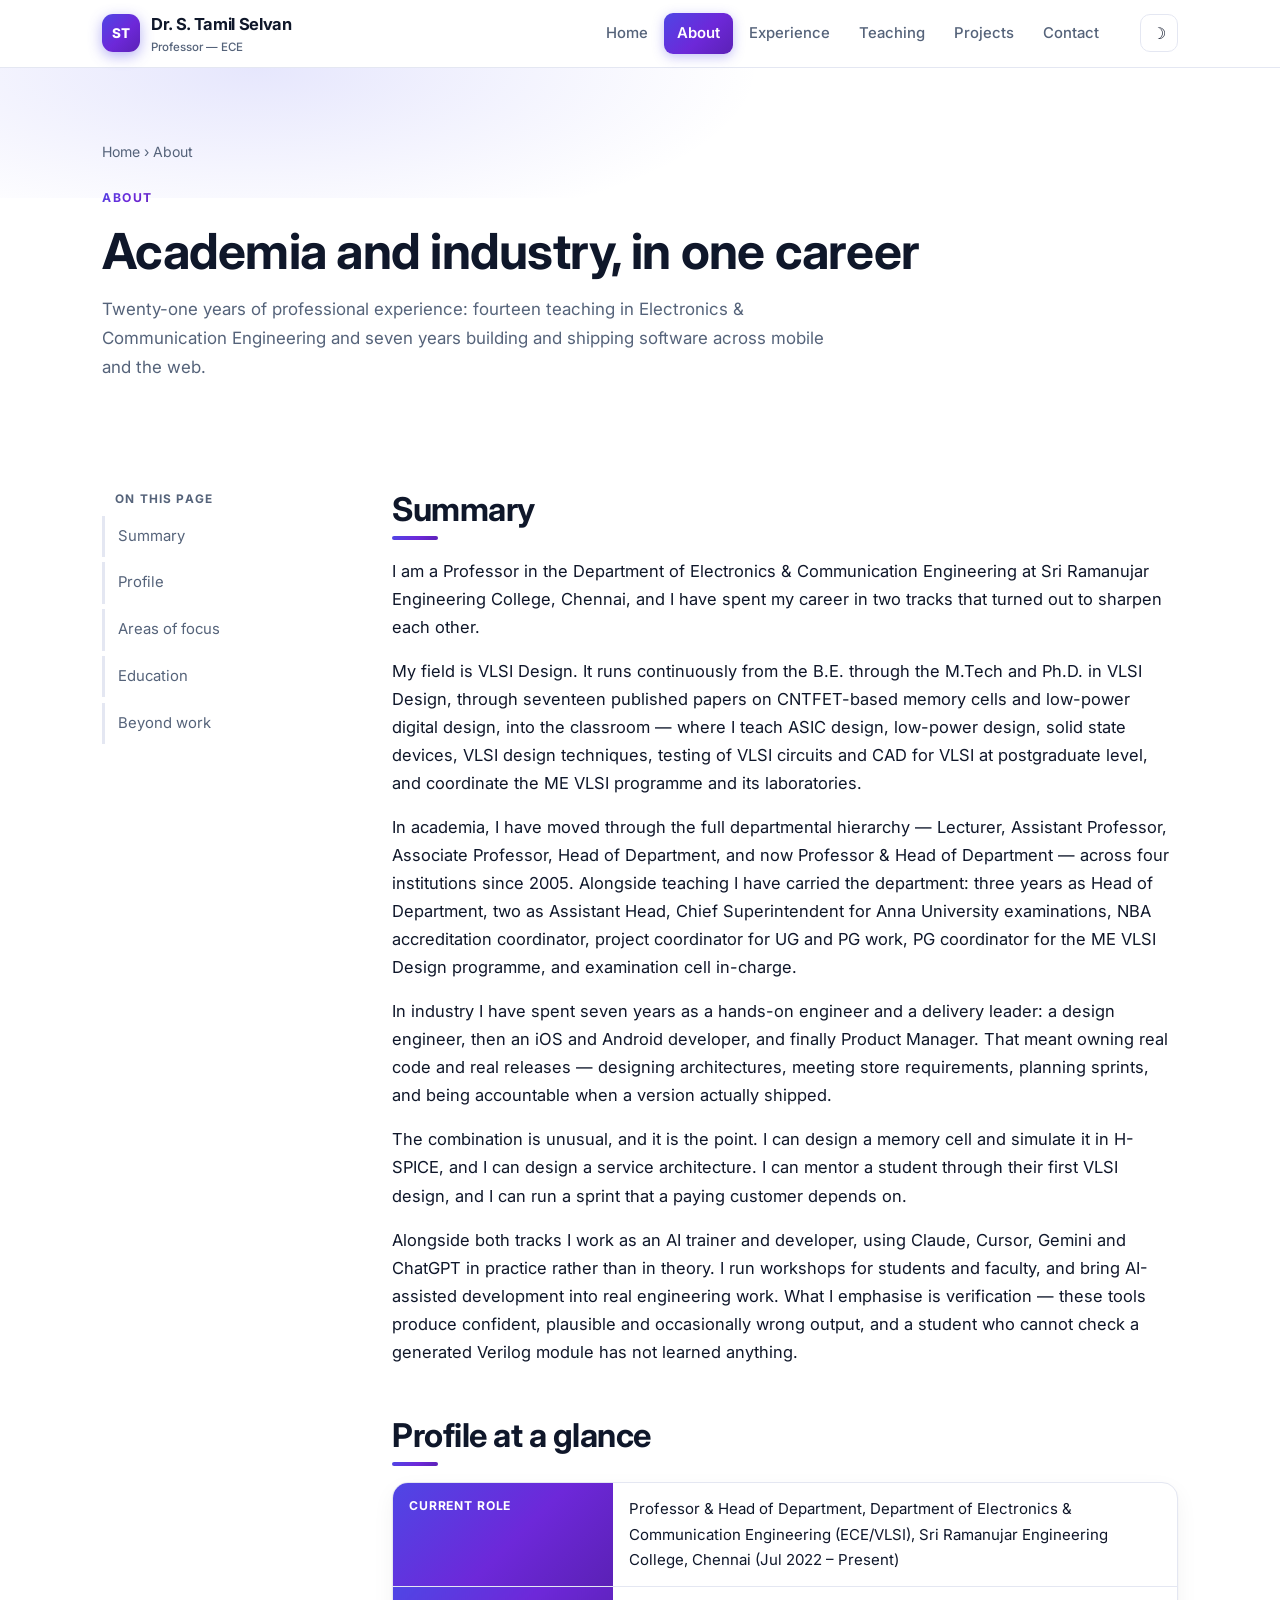
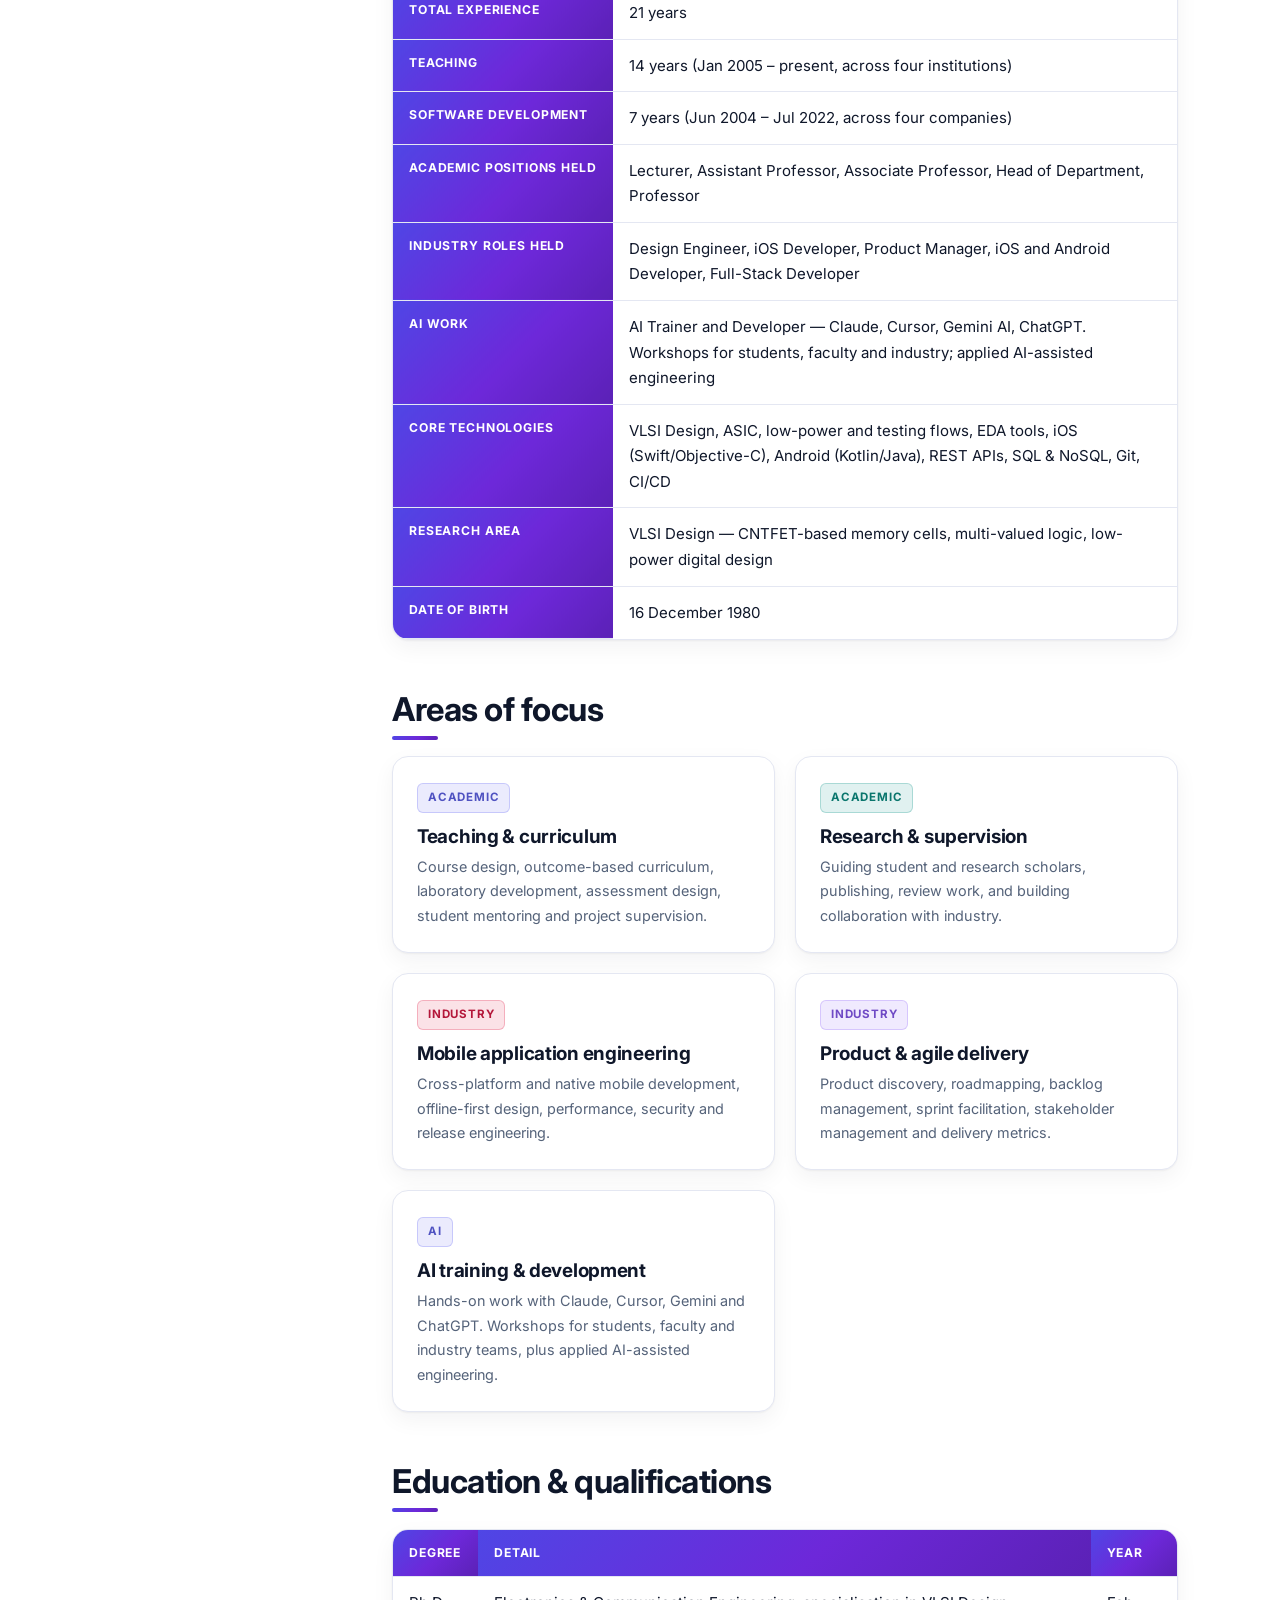
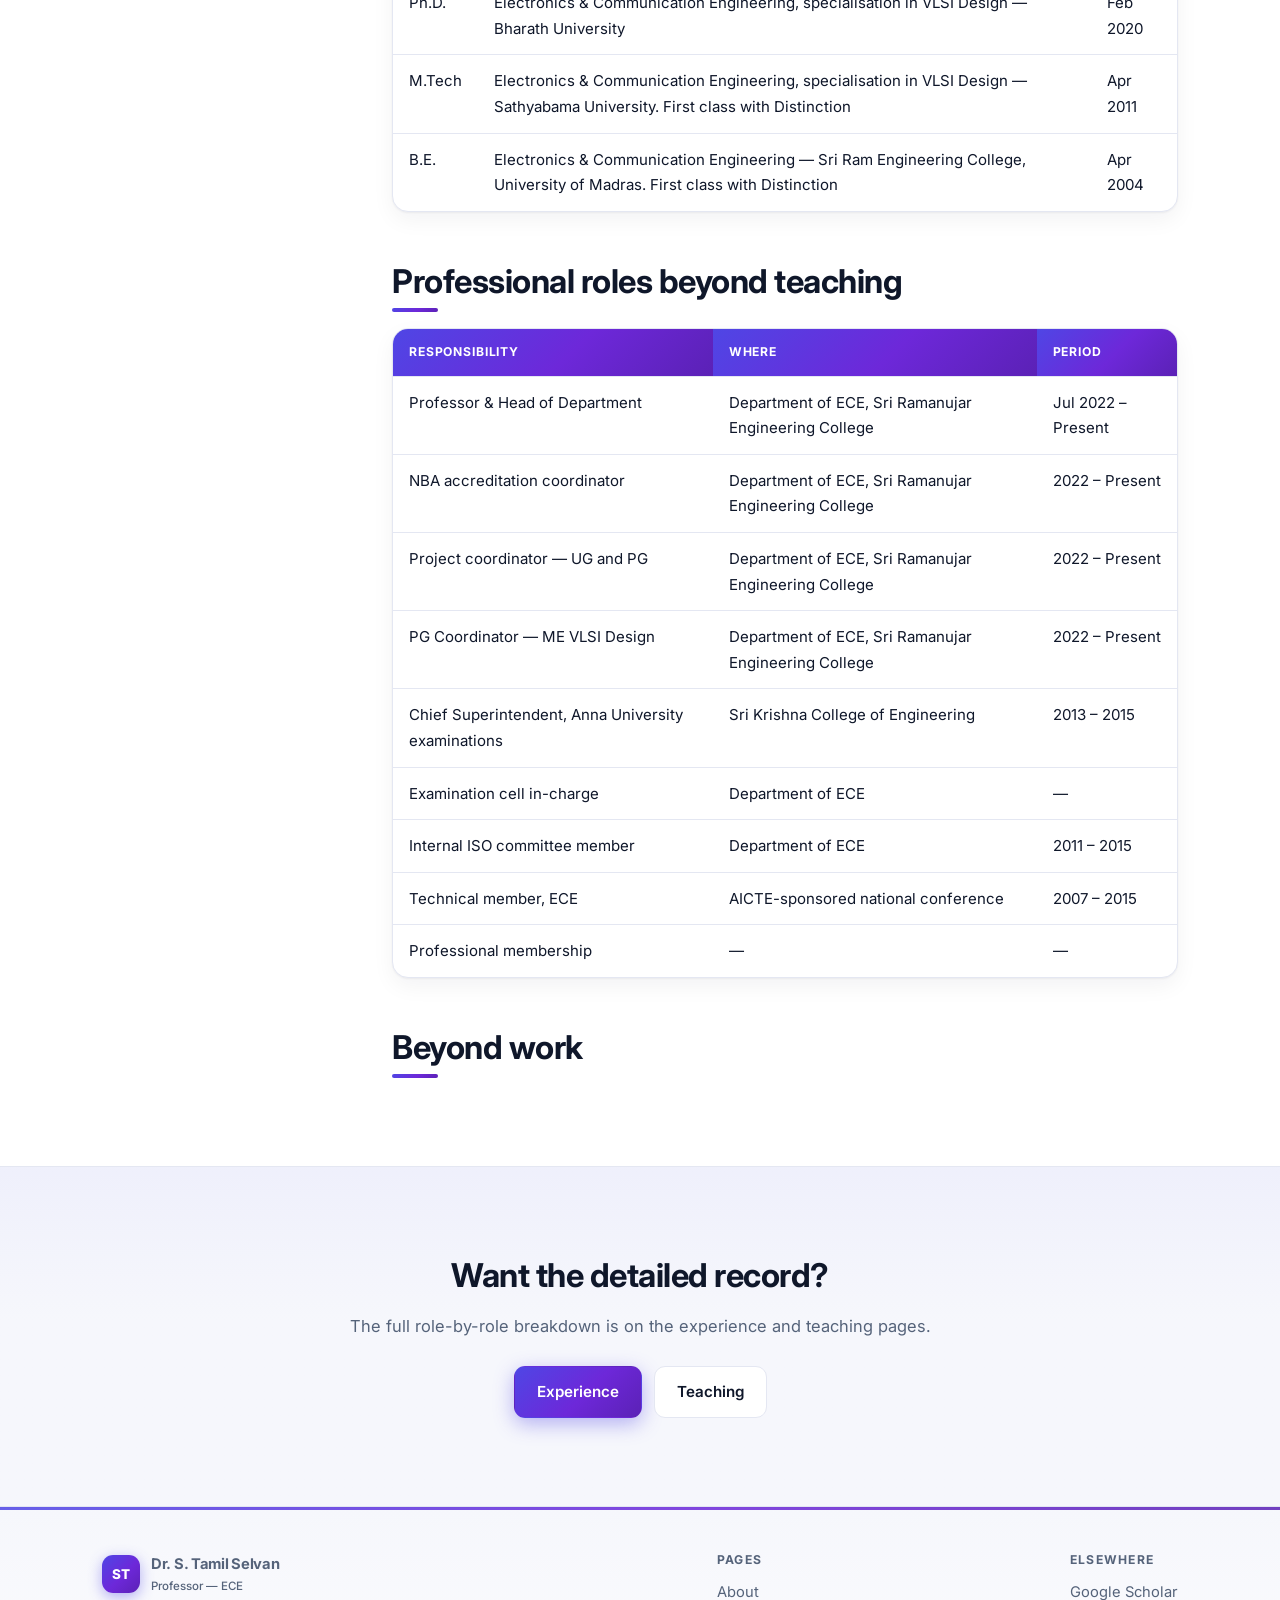
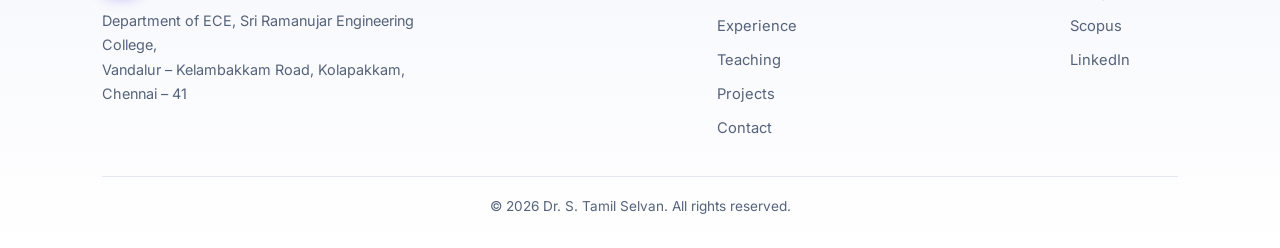
==== commit 5d8d80bc: "changes" ====
--- a/about.html
+++ b/about.html
@@ -78,10 +78,12 @@
         </p>
         <p>
           In academia, I have moved through the full departmental hierarchy &mdash; Lecturer,
-          Assistant Professor, Associate Professor, Head of Department, and now Professor &mdash;
-          across four institutions since 2005. Alongside teaching I have carried the department:
-          three years as Head of Department, two as Assistant Head, Chief Superintendent for Anna
-          University examinations, examination cell in-charge, and PG coordinator.
+          Assistant Professor, Associate Professor, Head of Department, and now Professor &amp; Head
+          of Department &mdash; across four institutions since 2005. Alongside teaching I have carried
+          the department: three years as Head of Department, two as Assistant Head, Chief
+          Superintendent for Anna University examinations, NBA accreditation coordinator, project
+          coordinator for UG and PG work, PG coordinator for the ME VLSI Design programme, and
+          examination cell in-charge.
         </p>
         <p>
           In industry I have spent seven years as a hands-on engineer and a delivery leader: a
@@ -106,7 +108,7 @@
         <div class="table-wrap">
           <table>
             <tbody>
-              <tr><th>Current role</th><td>Professor, Department of Electronics &amp; Communication Engineering, Sri Ramanujar Engineering College, Chennai</td></tr>
+              <tr><th>Current role</th><td>Professor &amp; Head of Department, Department of Electronics &amp; Communication Engineering (ECE/VLSI), Sri Ramanujar Engineering College, Chennai (Jul 2022 &ndash; Present)</td></tr>
               <tr><th>Total experience</th><td>21 years</td></tr>
               <tr><th>Teaching</th><td>14 years (Jan 2005 &ndash; present, across four institutions)</td></tr>
               <tr><th>Software development</th><td>7 years (Jun 2004 &ndash; Jul 2022, across four companies)</td></tr>
@@ -166,7 +168,12 @@
           <table>
             <thead><tr><th>Responsibility</th><th>Where</th><th>Period</th></tr></thead>
             <tbody>
+              <tr><td>Professor &amp; Head of Department</td><td>Department of ECE, Sri Ramanujar Engineering College</td><td>Jul 2022 &ndash; Present</td></tr>
+              <tr><td>NBA accreditation coordinator</td><td>Department of ECE, Sri Ramanujar Engineering College</td><td>2022 &ndash; Present</td></tr>
+              <tr><td>Project coordinator &mdash; UG and PG</td><td>Department of ECE, Sri Ramanujar Engineering College</td><td>2022 &ndash; Present</td></tr>
+              <tr><td>PG Coordinator &mdash; ME VLSI Design</td><td>Department of ECE, Sri Ramanujar Engineering College</td><td>2022 &ndash; Present</td></tr>
               <tr><td>Chief Superintendent, Anna University examinations</td><td>Sri Krishna College of Engineering</td><td>2013 &ndash; 2015</td></tr>
+              <tr><td>Examination cell in-charge</td><td>Department of ECE</td><td>&mdash;</td></tr>
               <tr><td>Internal ISO committee member</td><td>Department of ECE</td><td>2011 &ndash; 2015</td></tr>
               <tr><td>Technical member, ECE</td><td>AICTE-sponsored national conference</td><td>2007 &ndash; 2015</td></tr>
               <tr><td>Professional membership</td><td>&mdash;</td><td>&mdash;</td></tr>
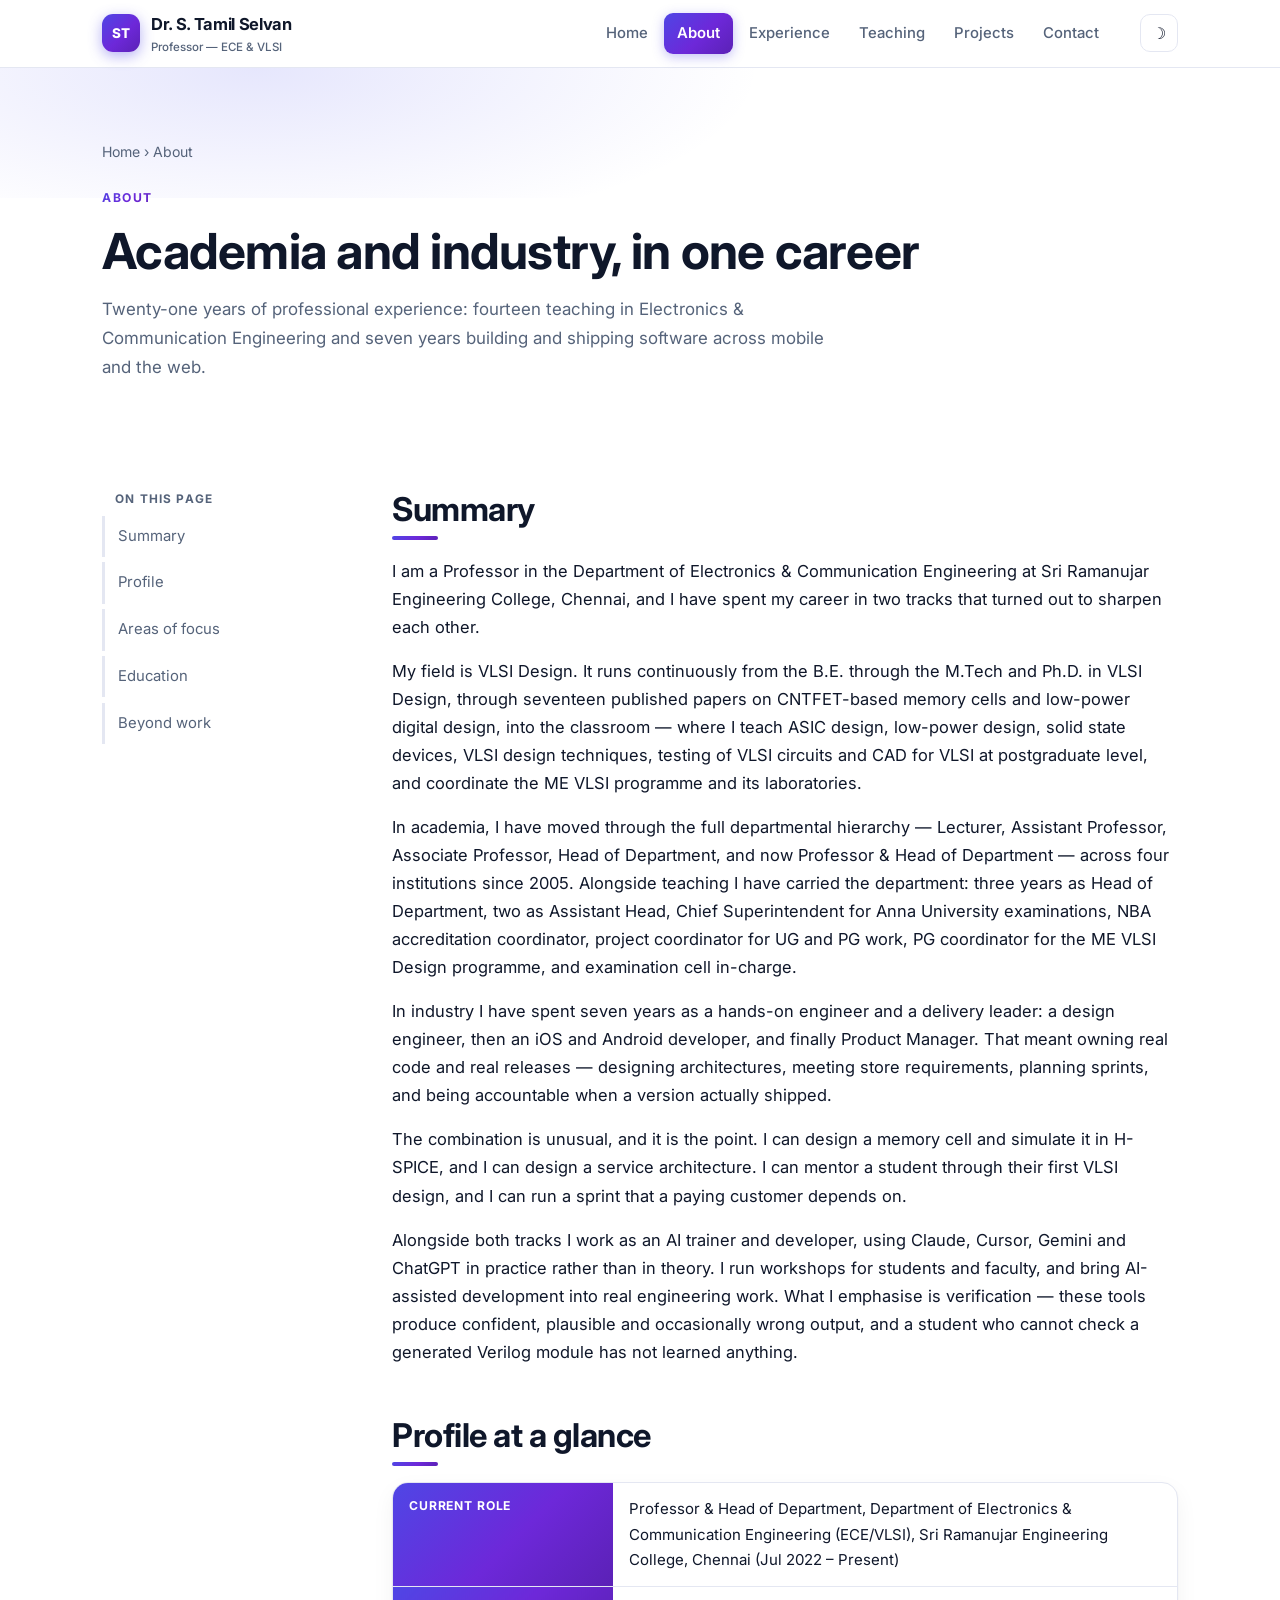
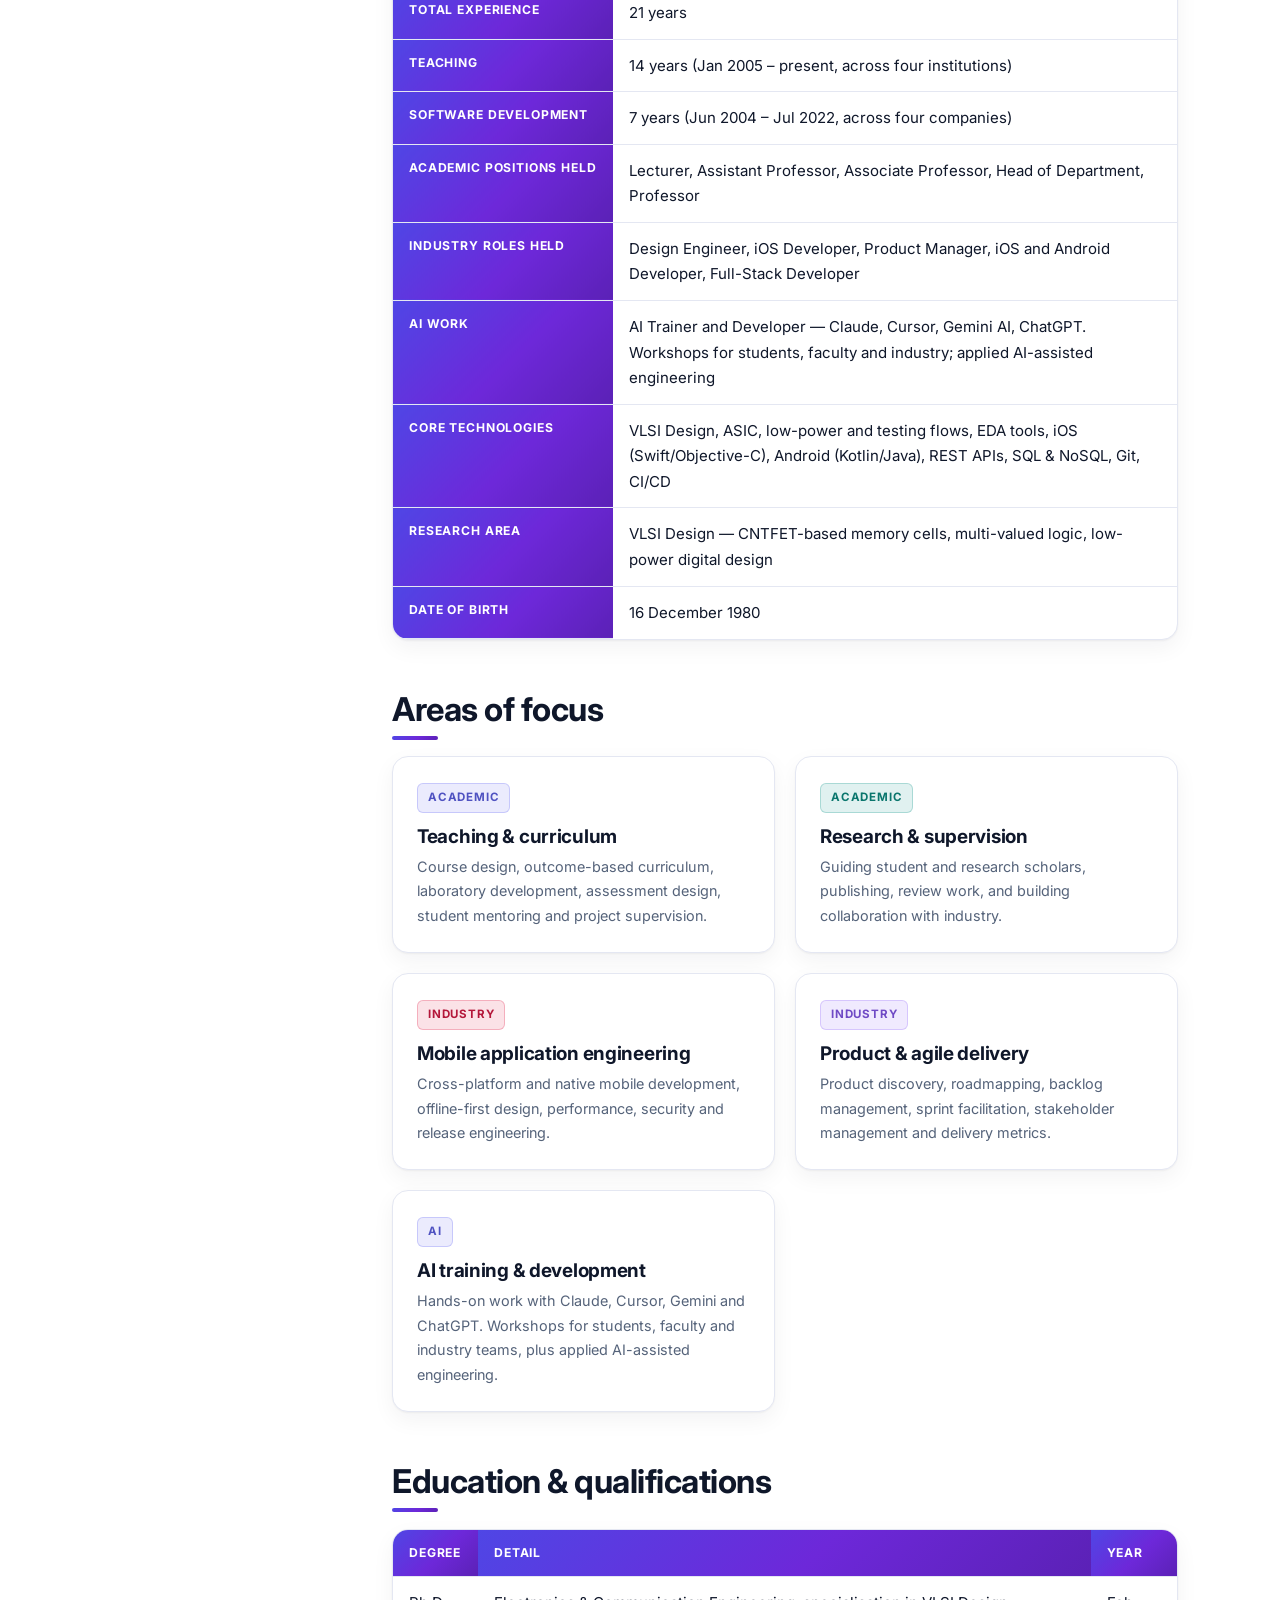
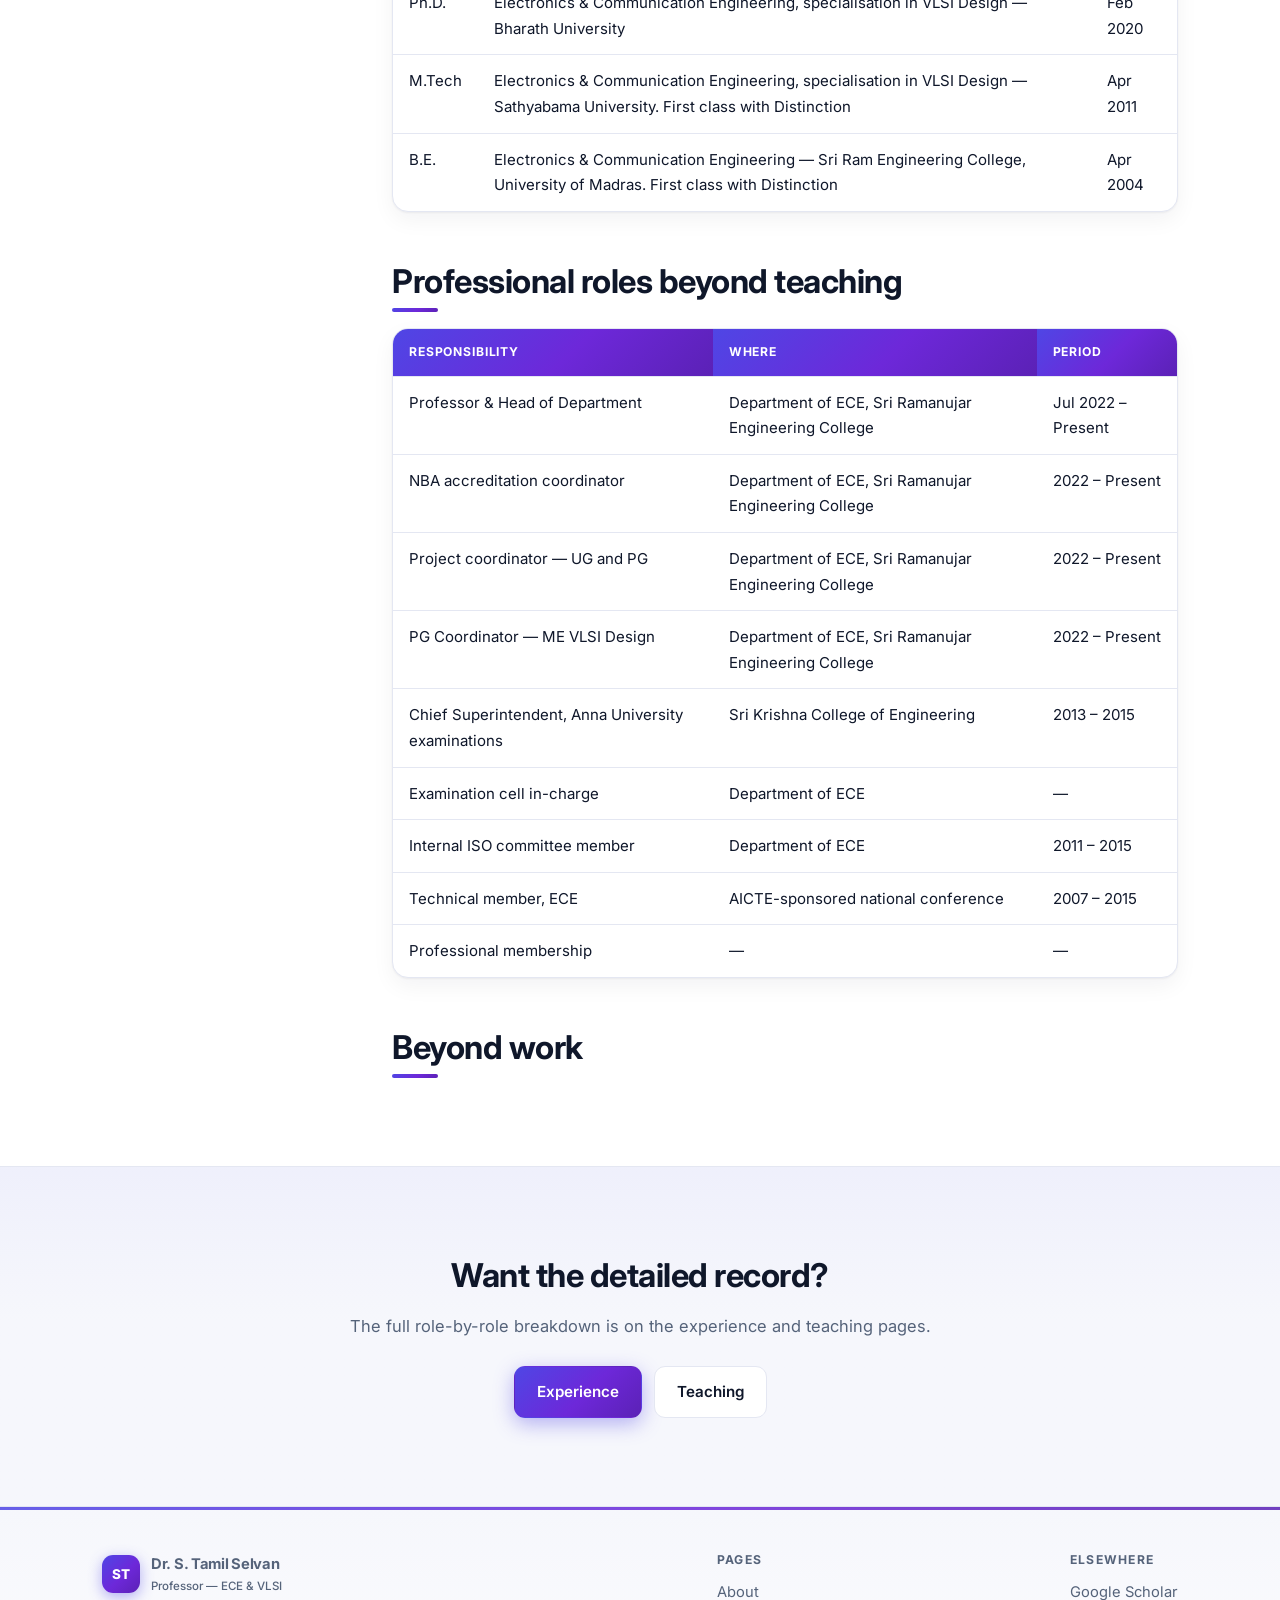
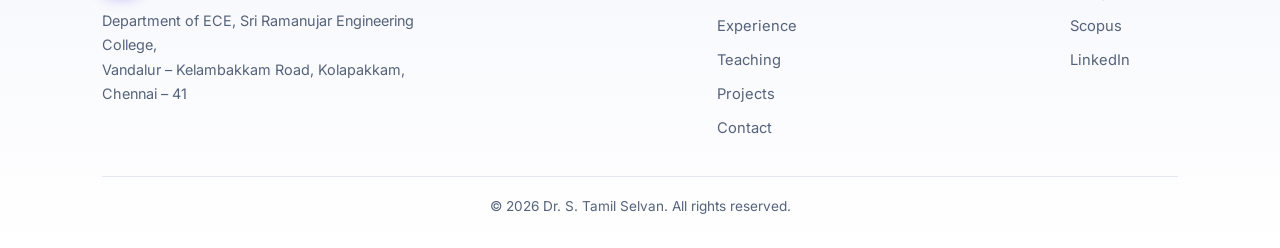
==== commit fcc0012b: "vlsi" ====
--- a/about.html
+++ b/about.html
@@ -18,7 +18,7 @@
   <div class="wrap">
     <a class="brand" href="index.html">
       <span class="mark">ST</span>
-      <span>Dr. S. Tamil Selvan<span class="sub">Professor &mdash; ECE</span></span>
+      <span>Dr. S. Tamil Selvan<span class="sub">Professor &mdash; ECE &amp; VLSI</span></span>
     </a>
     <button class="icon-btn menu-btn" data-menu-toggle aria-expanded="false" aria-controls="primary-nav" aria-label="Open menu">&#9776;</button>
     <nav class="nav" id="primary-nav" aria-label="Primary">
@@ -205,7 +205,7 @@
       <div>
         <a class="brand" href="index.html">
           <span class="mark">ST</span>
-          <span>Dr. S. Tamil Selvan<span class="sub">Professor &mdash; ECE</span></span>
+          <span>Dr. S. Tamil Selvan<span class="sub">Professor &mdash; ECE &amp; VLSI</span></span>
         </a>
         <p class="small muted" style="margin-top:12px;max-width:38ch">
           Department of ECE, Sri Ramanujar Engineering College,<br>Vandalur &ndash; Kelambakkam Road, Kolapakkam, Chennai &ndash; 41
